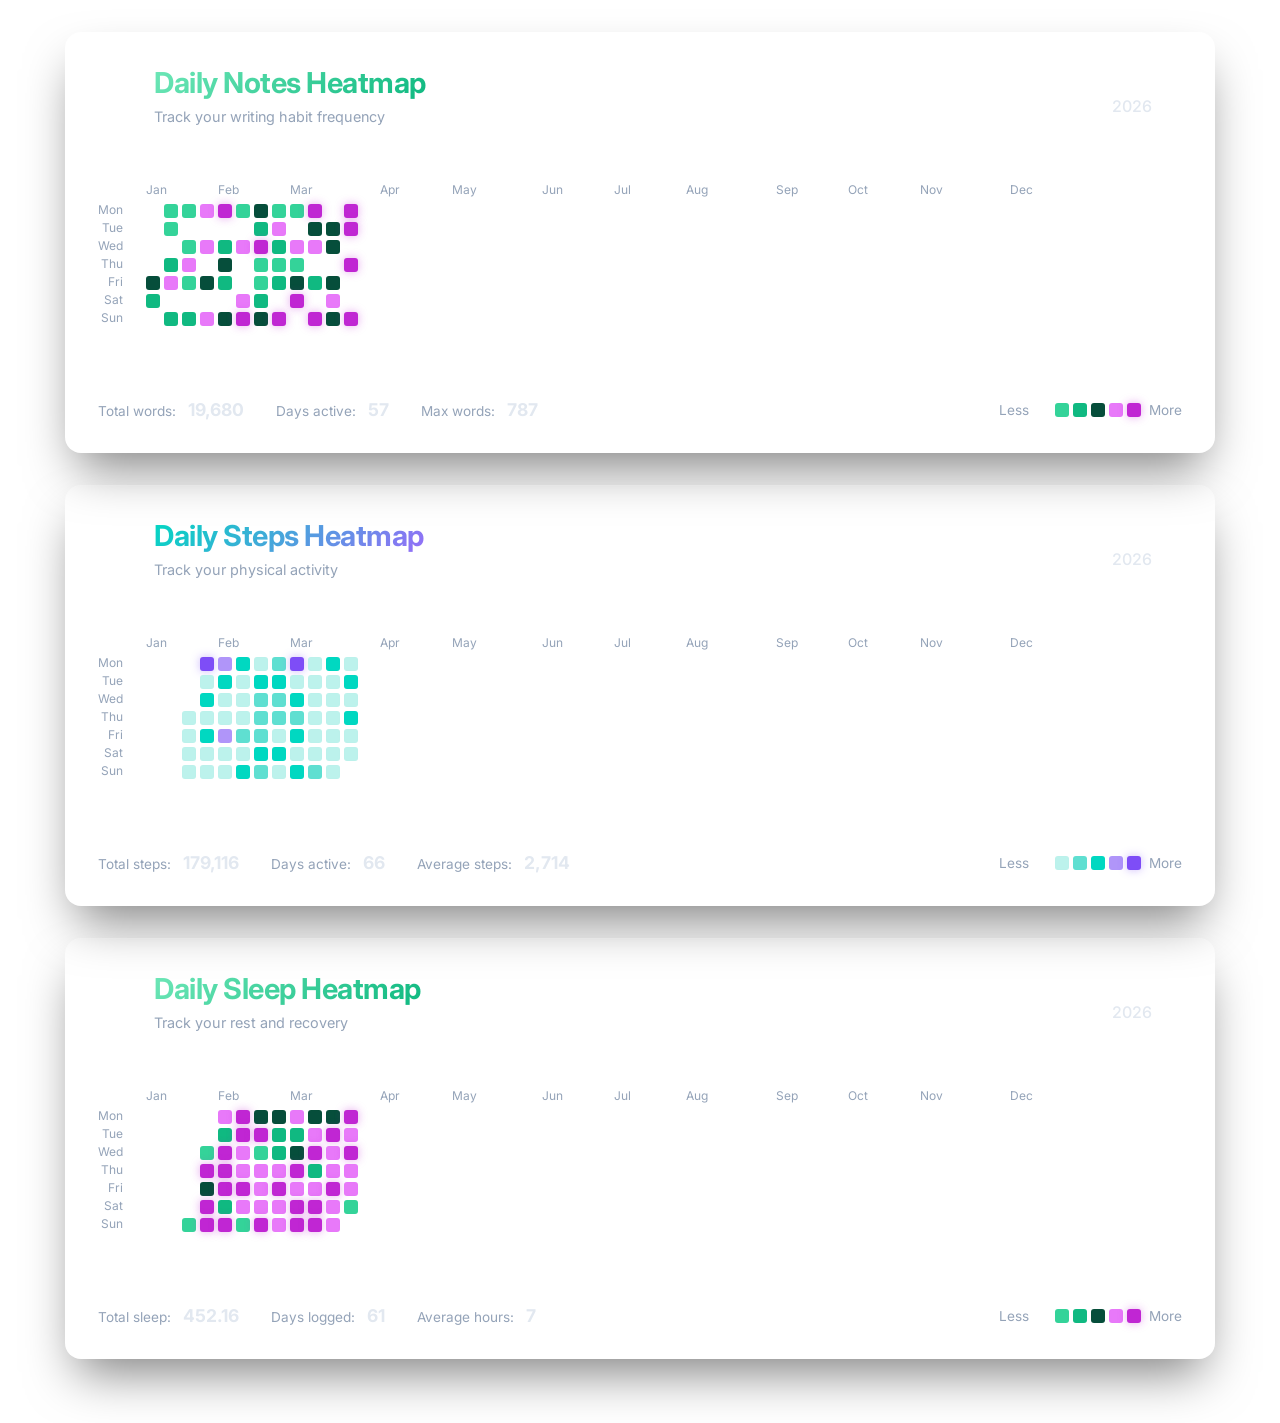
==== stats/index.html @ 37f5d21f "Refactor sidebar to site switcher dropdown, add sleep tracking heatmap module, and optimize overall " ====
<!DOCTYPE html>
<html lang="en">
<head>
    <meta charset="UTF-8">
    <meta name="viewport" content="width=device-width, initial-scale=1.0">
    <title>Obsidian Heatmap Tracker</title>
    <link rel="icon" type="image/svg+xml" href="favicon.svg">
    <!-- Modern Font -->
    <link rel="preconnect" href="https://fonts.googleapis.com">
    <link rel="preconnect" href="https://fonts.gstatic.com" crossorigin>
    <link href="https://fonts.googleapis.com/css2?family=Inter:wght@400;500;600;700&display=swap" rel="stylesheet">
    <script src="data.js"></script>
    <script src="steps_data.js"></script>
    <script src="sleep_data.js"></script>
    <style>
        :root {
            --bg-body: transparent;
            --bg-card: rgba(255, 255, 255, 0.03);
            --border-card: rgba(255, 255, 255, 0.05);
            --text-main: #e2e8f0;
            --text-muted: #94a3b8;
            
            /* Heatmap Colors (Green to Purple-Pink) */
            --color-l0: rgba(255, 255, 255, 0.05); /* Empty */
            --color-l1: #34d399; /* Light Green */
            --color-l2: #10b981; /* Emerald Green */
            --color-l3: #064e3b; /* Dark Green */
            --color-l4: #e879f9; /* Light Pink-Purple */
            --color-l5: #c026d3; /* Dark Magenta / Pink-Purple */

            /* Steps Heatmap Colors (Cyan to Purple) */
            --steps-color-l1: #bcf2ec; /* Lightest Cyan */
            --steps-color-l2: #5fdfd1; /* Lighter Cyan */
            --steps-color-l3: #00d8c1; /* Cyan - Under 6000 */
            --steps-color-l4: #b095f9; /* Lighter Purple - Over 6000 */
            --steps-color-l5: #7e4df7; /* Darker Purple - Over 8000 */

            /* Sleep Heatmap Colors (Pure Dark-to-Light Purple Variance) */
            --sleep-color-l1: #eeddff; /* Lightest Lavender */
            --sleep-color-l2: #d6b8ff; /* Soft Purple */
            --sleep-color-l3: #bd90ff; /* Medium Purple */
            --sleep-color-l4: #a066ff; /* Darker Purple */
            --sleep-color-l5: #823dff; /* Darkest Indigo/Purple */

            --square-size: 14px;
            --square-gap: 4px;
        }

        [data-theme="light"] {
            --bg-card: rgba(255, 255, 255, 0.75);
            --border-card: rgba(0, 0, 0, 0.08);
            --text-main: #111827;
            --text-muted: #6b7280;
            --color-l0: rgba(0, 0, 0, 0.05);
        }

        [data-theme="read"] {
            --bg-card: rgba(255, 255, 255, 0.85);
            --border-card: #ece5d8;
            --text-main: #2d2d2d;
            --text-muted: #8d8d8d;
            --color-l0: rgba(0, 0, 0, 0.05);
        }

        * {
            box-sizing: border-box;
            margin: 0;
            padding: 0;
        }

        body {
            font-family: 'Inter', sans-serif;
            background-color: var(--bg-body);
            color: var(--text-main);
            min-height: 100vh;
            display: flex;
            flex-direction: column;
            align-items: center;
            justify-content: center;
            padding: 2rem;
            transition: background-color 0.35s ease, color 0.35s ease;
        }

        .container {
            max-width: 1150px;
            width: 100%;
            background: var(--bg-card);
            border: 1px solid var(--border-card);
            border-radius: 16px;
            padding: 2rem;
            margin-bottom: 2rem;
            box-shadow: 0 25px 50px -12px rgba(0, 0, 0, 0.5);
            animation: fadeIn 0.8s ease-out forwards;
        }

        @keyframes fadeIn {
            from { opacity: 0; transform: translateY(20px); }
            to { opacity: 1; transform: translateY(0); }
        }

        header {
            display: flex;
            justify-content: space-between;
            align-items: flex-end;
            margin-bottom: 2rem;
            border-bottom: 1px solid var(--border-card);
            padding-bottom: 1.5rem;
            padding-left: 3.5rem; /* Avoid overlap with global parent sidebar toggle */
        }

        h1 {
            font-size: 1.8rem;
            font-weight: 700;
            background: linear-gradient(135deg, #6ee7b7, #10b981);
            -webkit-background-clip: text;
            background-clip: text;
            -webkit-text-fill-color: transparent;
            letter-spacing: -0.5px;
        }

        #steps-h1 {
            background: linear-gradient(135deg, #00d8c1, #956ef8);
            -webkit-background-clip: text;
            background-clip: text;
            -webkit-text-fill-color: transparent;
        }

        .subtitle {
            font-size: 0.9rem;
            color: var(--text-muted);
            margin-top: 0.5rem;
        }

        .controls select {
            background: var(--bg-card);
            color: var(--text-main);
            border: 1px solid var(--border-card);
            padding: 0.5rem 1rem;
            border-radius: 8px;
            font-family: 'Inter', sans-serif;
            font-weight: 500;
            font-size: 1rem;
            cursor: pointer;
            outline: none;
            transition: all 0.2s;
            appearance: none;
            -webkit-appearance: none;
            text-align: center;
            min-width: 100px;
        }

        .controls select:hover {
            background: var(--border-card);
            border-color: var(--color-l3);
        }

        .controls select:focus {
            box-shadow: 0 0 0 2px rgba(16, 185, 129, 0.3);
        }

        /* Heatmap Grid */
        .heatmap-wrapper {
            position: relative;
            display: flex;
            align-items: flex-start;
            gap: 10px;
            overflow-x: auto;
            padding-bottom: 1rem;
            scrollbar-width: thin;
            scrollbar-color: var(--color-l2) var(--bg-card);
        }
        
        .heatmap-wrapper::-webkit-scrollbar {
            height: 6px;
        }
        .heatmap-wrapper::-webkit-scrollbar-track {
            background: var(--bg-card);
            border-radius: 10px;
        }
        .heatmap-wrapper::-webkit-scrollbar-thumb {
            background: rgba(255, 255, 255, 0.2);
            border-radius: 10px;
        }

        .day-labels {
            display: grid;
            grid-template-rows: repeat(7, var(--square-size));
            gap: var(--square-gap);
            margin-top: calc(var(--square-size) + 8px); /* Align perfectly with heatmap squares */
            color: var(--text-muted);
            font-size: 0.75rem;
            text-align: right;
            padding-right: 0.8rem;
        }
        
        .day-label {
            line-height: var(--square-size);
            transform: translateY(-1px);
        }

        .heatmap-container {
            display: flex;
            flex-direction: column;
        }

        .month-labels {
            display: flex;
            position: relative;
            height: var(--square-size);
            margin-bottom: 8px;
            color: var(--text-muted);
            font-size: 0.75rem;
        }

        .month-label {
            position: absolute;
        }

        .heatmap {
            display: grid;
            grid-template-rows: repeat(7, var(--square-size));
            grid-auto-flow: column;
            gap: var(--square-gap);
        }

        .square {
            width: var(--square-size);
            height: var(--square-size);
            background-color: var(--color-l0);
            border-radius: 3px;
            position: relative;
            cursor: pointer;
            transition: transform 0.1s, box-shadow 0.2s, border 0.2s;
            border: 1px solid rgba(255,255,255,0.02);
            animation: popIn 0.4s ease-out backwards;
        }

        @keyframes popIn {
            0% { transform: scale(0.5); opacity: 0; }
            100% { transform: scale(1); opacity: 1; }
        }

        .square[data-level="1"] { background-color: var(--color-l1); border-color: rgba(52, 211, 153, 0.5); }
        .square[data-level="2"] { background-color: var(--color-l2); border-color: rgba(16, 185, 129, 0.5); }
        .square[data-level="3"] { background-color: var(--color-l3); border-color: rgba(6, 78, 59, 0.5); }
        .square[data-level="4"] { background-color: var(--color-l4); border-color: rgba(232, 121, 249, 0.5); }
        .square[data-level="5"] { background-color: var(--color-l5); border-color: rgba(192, 38, 211, 0.8); box-shadow: 0 0 10px rgba(192, 38, 211, 0.4); }

        #steps-heatmap .square[data-level="1"], #steps-legend .square[data-level="1"] { background-color: var(--steps-color-l1); border-color: rgba(188, 242, 236, 0.5); }
        #steps-heatmap .square[data-level="2"], #steps-legend .square[data-level="2"] { background-color: var(--steps-color-l2); border-color: rgba(95, 223, 209, 0.5); }
        #steps-heatmap .square[data-level="3"], #steps-legend .square[data-level="3"] { background-color: var(--steps-color-l3); border-color: rgba(0, 216, 193, 0.5); }
        #steps-heatmap .square[data-level="4"], #steps-legend .square[data-level="4"] { background-color: var(--steps-color-l4); border-color: rgba(176, 149, 249, 0.5); }
        #steps-heatmap .square[data-level="5"], #steps-legend .square[data-level="5"] { background-color: var(--steps-color-l5); border-color: rgba(126, 77, 247, 0.8); box-shadow: 0 0 10px rgba(126, 77, 247, 0.4); }

        .square:hover {
            transform: scale(1.3);
            z-index: 10;
            box-shadow: 0 0 12px rgba(255, 255, 255, 0.3);
            border-color: rgba(255, 255, 255, 0.8);
        }

        .tooltip {
            position: absolute;
            background: rgba(15, 17, 26, 0.95);
            color: #e2e8f0;
            padding: 8px 12px;
            border-radius: 6px;
            font-size: 0.8rem;
            pointer-events: none;
            opacity: 0;
            transition: opacity 0.2s, transform 0.2s;
            transform: translate(-50%, -10px);
            box-shadow: 0 10px 15px -3px rgba(0, 0, 0, 0.5);
            border: 1px solid rgba(255, 255, 255, 0.1);
            z-index: 100;
            white-space: nowrap;
            backdrop-filter: blur(4px);
        }

        .tooltip.show {
            opacity: 1;
            transform: translate(-50%, -15px);
        }

        .tooltip .count {
            font-weight: 700;
        }

        /* Legend & Stats */
        .footer {
            margin-top: 2rem;
            display: flex;
            justify-content: space-between;
            align-items: center;
            font-size: 0.85rem;
            color: var(--text-muted);
            border-top: 1px solid var(--border-card);
            padding-top: 1.5rem;
            flex-wrap: wrap;
            gap: 1rem;
        }

        .stats-group {
            display: flex;
            gap: 2rem;
        }
        
        .stat-item strong {
            color: var(--text-main);
            font-size: 1.1rem;
            margin-left: 0.5rem;
            display: inline-block;
        }

        .legend {
            display: flex;
            align-items: center;
            gap: 0.5rem;
        }

        .legend-squares {
            display: flex;
            gap: 4px;
        }

        .legend .square {
            cursor: default;
            animation: none;
        }
        
        .legend .square:hover {
            transform: scale(1.1);
        }

    </style>
</head>
<body>
    <script>
        // Sync theme with parent
        window.addEventListener("message", (e) => {
            if (e.data && e.data.theme) {
                document.documentElement.setAttribute("data-theme", e.data.theme);
            }
        });
        // Initial setup
        if (window.parent && window.parent !== window) {
            try {
                const pt = window.parent.document.documentElement.getAttribute("data-theme");
                if (pt) document.documentElement.setAttribute("data-theme", pt);
            } catch(e) {}
        }
    </script>

    <div class="container" style="margin-bottom: 2rem;">
        <header>
            <div>
                <h1>Daily Notes Heatmap</h1>
                <div class="subtitle">Track your writing habit frequency</div>
            </div>
            <div class="controls">
                <select id="year-selector"></select>
            </div>
        </header>

        <div class="heatmap-wrapper">
            <div class="day-labels">
                <span class="day-label">Mon</span>
                <span class="day-label">Tue</span>
                <span class="day-label">Wed</span>
                <span class="day-label">Thu</span>
                <span class="day-label">Fri</span>
                <span class="day-label">Sat</span>
                <span class="day-label">Sun</span>
            </div>
            <div class="heatmap-container">
                <div class="month-labels" id="month-labels"></div>
                <div class="heatmap" id="heatmap"></div>
            </div>
        </div>

        <div class="footer">
            <div class="stats-group">
                <div class="stat-item">Total words: <strong id="stat-total">0</strong></div>
                <div class="stat-item">Days active: <strong id="stat-days">0</strong></div>
                <div class="stat-item">Max words: <strong id="stat-max">0</strong></div>
            </div>
            <div class="legend">
                <span>Less</span>
                <div class="legend-squares">
                    <div class="square" data-level="0"></div>
                    <div class="square" data-level="1"></div>
                    <div class="square" data-level="2"></div>
                    <div class="square" data-level="3"></div>
                    <div class="square" data-level="4"></div>
                    <div class="square" data-level="5"></div>
                </div>
                <span>More</span>
            </div>
        </div>
    </div>



    <div class="container">
        <header>
            <div>
                <h1 id="steps-h1">Daily Steps Heatmap</h1>
                <div class="subtitle">Track your physical activity</div>
            </div>
            <div class="controls">
                <select id="steps-year-selector"></select>
            </div>
        </header>

        <div class="heatmap-wrapper">
            <div class="day-labels">
                <span class="day-label">Mon</span>
                <span class="day-label">Tue</span>
                <span class="day-label">Wed</span>
                <span class="day-label">Thu</span>
                <span class="day-label">Fri</span>
                <span class="day-label">Sat</span>
                <span class="day-label">Sun</span>
            </div>
            <div class="heatmap-container">
                <div class="month-labels" id="steps-month-labels"></div>
                <div class="heatmap" id="steps-heatmap"></div>
            </div>
        </div>

        <div class="footer">
            <div class="stats-group">
                <div class="stat-item">Total steps: <strong id="steps-stat-total">0</strong></div>
                <div class="stat-item">Days active: <strong id="steps-stat-days">0</strong></div>
                <div class="stat-item">Average steps: <strong id="steps-stat-max">0</strong></div>
            </div>
            <div class="legend">
                <span>Less</span>
                <div class="legend-squares" id="steps-legend">
                    <div class="square" data-level="0"></div>
                    <div class="square" data-level="1"></div>
                    <div class="square" data-level="2"></div>
                    <div class="square" data-level="3"></div>
                    <div class="square" data-level="4"></div>
                    <div class="square" data-level="5"></div>
                </div>
                <span>More</span>
            </div>
        </div>
    </div>

    <div class="container">
        <header>
            <div>
                <h1 id="sleep-h1">Daily Sleep Heatmap</h1>
                <div class="subtitle">Track your rest and recovery</div>
            </div>
            <div class="controls">
                <select id="sleep-year-selector"></select>
            </div>
        </header>

        <div class="heatmap-wrapper">
            <div class="day-labels">
                <span class="day-label">Mon</span>
                <span class="day-label">Tue</span>
                <span class="day-label">Wed</span>
                <span class="day-label">Thu</span>
                <span class="day-label">Fri</span>
                <span class="day-label">Sat</span>
                <span class="day-label">Sun</span>
            </div>
            <div class="heatmap-container">
                <div class="month-labels" id="sleep-month-labels"></div>
                <div class="heatmap" id="sleep-heatmap"></div>
            </div>
        </div>

        <div class="footer">
            <div class="stats-group">
                <div class="stat-item">Total sleep: <strong id="sleep-stat-total">0</strong></div>
                <div class="stat-item">Days logged: <strong id="sleep-stat-days">0</strong></div>
                <div class="stat-item">Average hours: <strong id="sleep-stat-max">0</strong></div>
            </div>
            <div class="legend">
                <span>Less</span>
                <div class="legend-squares" id="sleep-legend">
                    <div class="square" data-level="0"></div>
                    <div class="square" data-level="1"></div>
                    <div class="square" data-level="2"></div>
                    <div class="square" data-level="3"></div>
                    <div class="square" data-level="4"></div>
                    <div class="square" data-level="5"></div>
                </div>
                <span>More</span>
            </div>
        </div>
    </div>

    <div class="tooltip" id="tooltip"></div>

    <script>
        const tooltip = document.getElementById('tooltip');

        function initHeatmap(data, selectorId, heatmapId, monthLabelsId, statTotalId, statDaysId, statMaxId, countLabel, themePrefix = '--color-l', statMode = 'max', customThresholds = null) {
            const rawDates = Object.keys(data).sort();
            const years = [...new Set(rawDates.map(date => date.split('-')[0]))];
            
            const selector = document.getElementById(selectorId);
            const heatmapEl = document.getElementById(heatmapId);
            const monthLabelsEl = document.getElementById(monthLabelsId);
            const statTotal = document.getElementById(statTotalId);
            const statDays = document.getElementById(statDaysId);
            const statMax = document.getElementById(statMaxId);

            if (years.length === 0) {
                years.push(new Date().getFullYear().toString());
            }

            years.reverse().forEach(y => {
                const opt = document.createElement('option');
                opt.value = y;
                opt.textContent = y;
                selector.appendChild(opt);
            });

            selector.addEventListener('change', (e) => {
                render(e.target.value);
            });

            function render(year) {
                heatmapEl.innerHTML = '';
                monthLabelsEl.innerHTML = '';
                
                const yearData = {};
                let maxCount = 0;
                let totalCount = 0;
                let daysActive = 0;
                
                for (const [date, info] of Object.entries(data)) {
                    if (date.startsWith(year)) {
                        let count = typeof info === 'number' ? info : (info.count || 0);
                        let title = typeof info === 'number' ? '' : (info.title || '');
                        let path = typeof info === 'number' ? '' : (info.path || '');
                        
                        yearData[date] = { count, title, path };
                        totalCount += count;
                        daysActive++;
                        if (count > maxCount) maxCount = count;
                    }
                }

                let avgCount = daysActive > 0 ? Math.round(totalCount / daysActive) : 0;
                statTotal.textContent = totalCount.toLocaleString();
                statDays.textContent = daysActive;
                statMax.textContent = (statMode === 'avg' ? avgCount : maxCount).toLocaleString();

                const counts = Object.values(yearData).map(d => d.count).filter(c => c > 0).sort((a,b) => a-b);
                let q1=0, q2=0, q3=0, q4=0;
                if (counts.length > 0) {
                    q1 = counts[Math.floor(counts.length * 0.20)] || 1;
                    q2 = counts[Math.floor(counts.length * 0.40)] || 1;
                    q3 = counts[Math.floor(counts.length * 0.60)] || 1;
                    q4 = counts[Math.floor(counts.length * 0.80)] || 1;
                }

                function getLevel(c) {
                    if (c === 0) return 0;
                    if (customThresholds) {
                        for (let i = customThresholds.length - 1; i >= 0; i--) {
                            if (c >= customThresholds[i]) return i + 2;
                        }
                        return 1;
                    }
                    if (c <= q1) return 1;
                    if (c <= q2) return 2;
                    if (c <= q3) return 3;
                    if (c <= q4) return 4;
                    return 5;
                }

                const startDate = new Date(`${year}-01-01T00:00:00`);
                const endDate = new Date(`${year}-12-31T00:00:00`);
                
                let startDay = startDate.getDay() - 1;
                if (startDay === -1) startDay = 6;
                
                for (let i = 0; i < startDay; i++) {
                    const emptySquare = document.createElement('div');
                    emptySquare.className = 'square';
                    emptySquare.style.visibility = 'hidden';
                    heatmapEl.appendChild(emptySquare);
                }

                let currentDate = new Date(startDate);
                let colIndex = 0;
                let currentMonth = -1;
                const months = ["Jan", "Feb", "Mar", "Apr", "May", "Jun", "Jul", "Aug", "Sep", "Oct", "Nov", "Dec"];
                let delay = 0;

                while (currentDate <= endDate) {
                    if (currentDate.getMonth() !== currentMonth) {
                        currentMonth = currentDate.getMonth();
                        const monthLabel = document.createElement('span');
                        monthLabel.className = 'month-label';
                        monthLabel.textContent = months[currentMonth];
                        monthLabel.style.left = `calc(${colIndex} * (var(--square-size) + var(--square-gap)))`;
                        monthLabelsEl.appendChild(monthLabel);
                    }

                    const dateStr = `${currentDate.getFullYear()}-${String(currentDate.getMonth() + 1).padStart(2, '0')}-${String(currentDate.getDate()).padStart(2, '0')}`;
                    const dateData = yearData[dateStr] || { count: 0, title: '', path: '' };
                    const count = dateData.count;
                    const noteTitle = dateData.title || dateStr;
                    const notePath = dateData.path || '';
                    const level = getLevel(count);

                    const square = document.createElement('div');
                    square.className = 'square';
                    square.setAttribute('data-level', level);
                    square.style.animationDelay = `${delay}s`;
                    
                    if (count > 0 && notePath !== '') {
                        square.addEventListener('click', () => {
                            window.location.href = `note.html?file=${encodeURIComponent(notePath)}`;
                        });
                    }
                    
                    square.addEventListener('mouseenter', () => {
                        const rect = square.getBoundingClientRect();
                        const levelColors = {
                            0: "var(--text-main)",
                            1: `var(${themePrefix}1)`,
                            2: `var(${themePrefix}2)`,
                            3: `var(${themePrefix}3)`,
                            4: `var(${themePrefix}4)`,
                            5: `var(${themePrefix}5)`
                        };
                        const countColor = levelColors[level];

                        const text = count === 0 
                            ? `No records on ${dateStr}`
                            : (notePath !== '' ? `<div style="margin-bottom: 4px; border-bottom: 1px solid rgba(255,255,255,0.1); padding-bottom: 4px; white-space: normal; max-width: 250px;"><strong>${noteTitle}</strong></div>` : '') + `<span class="count" style="color: ${countColor};">${count.toLocaleString()}</span> ${countLabel}`;
                        
                        tooltip.innerHTML = text;
                        tooltip.classList.add('show');
                        
                        const topPos = rect.top + window.scrollY;
                        const leftPos = rect.left + window.scrollX + (rect.width / 2);
                        
                        tooltip.style.left = `${leftPos}px`;
                        tooltip.style.top = `${topPos}px`;
                    });

                    square.addEventListener('mouseleave', () => {
                        tooltip.classList.remove('show');
                    });

                    heatmapEl.appendChild(square);
                    currentDate.setDate(currentDate.getDate() + 1);
                    if (currentDate.getDay() === 1) colIndex++;
                    delay += 0.001;
                }
            }
            if (years.length > 0) render(years[0]);
        }
        
        const noteData = typeof heatmapData !== 'undefined' ? heatmapData : {};
        const stepData = typeof stepsData !== 'undefined' ? stepsData : {};
        const slpData = typeof sleepData !== 'undefined' ? sleepData : {};

        initHeatmap(noteData, 'year-selector', 'heatmap', 'month-labels', 'stat-total', 'stat-days', 'stat-max', 'words', '--color-l', 'max');
        initHeatmap(stepData, 'steps-year-selector', 'steps-heatmap', 'steps-month-labels', 'steps-stat-total', 'steps-stat-days', 'steps-stat-max', 'steps', '--steps-color-l', 'avg', [2000, 4000, 6000, 8000]);
        initHeatmap(slpData, 'sleep-year-selector', 'sleep-heatmap', 'sleep-month-labels', 'sleep-stat-total', 'sleep-stat-days', 'sleep-stat-max', 'hours', '--sleep-color-l', 'avg', [5, 6, 7, 8]);
</script>
</body>
</html>
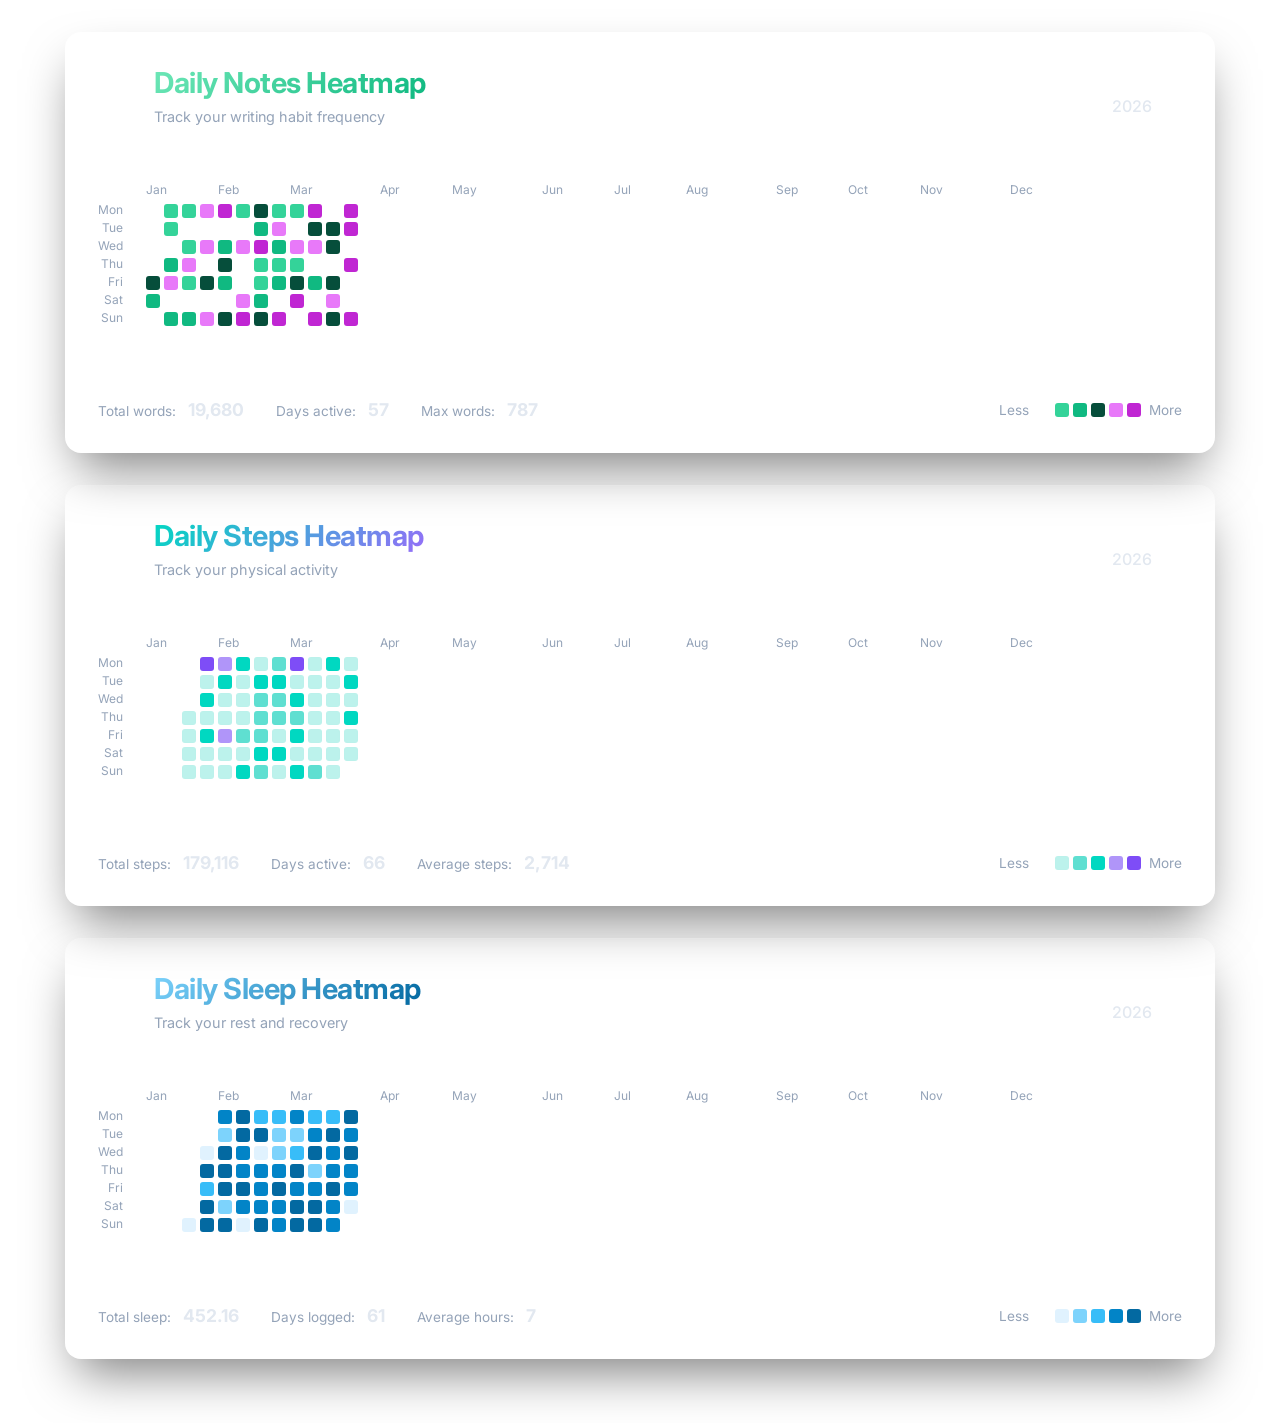
==== commit f4b4e9f5: "Refine Sleep Heatmap: switch to Midnight Ocean theme, remove shadow haze and block outlines" ====
--- a/stats/index.html
+++ b/stats/index.html
@@ -35,12 +35,32 @@
             --steps-color-l4: #b095f9; /* Lighter Purple - Over 6000 */
             --steps-color-l5: #7e4df7; /* Darker Purple - Over 8000 */
 
-            /* Sleep Heatmap Colors (Pure Dark-to-Light Purple Variance) */
-            --sleep-color-l1: #eeddff; /* Lightest Lavender */
-            --sleep-color-l2: #d6b8ff; /* Soft Purple */
-            --sleep-color-l3: #bd90ff; /* Medium Purple */
-            --sleep-color-l4: #a066ff; /* Darker Purple */
-            --sleep-color-l5: #823dff; /* Darkest Indigo/Purple */
+            /* ========================================================== */
+            /* OPTIONS FOR SLEEP COLORS (Uncomment your favorite!)        */
+            /* ========================================================== */
+
+            /* OPTION 1: Warm Sunrise (Golden to Deep Orange) 
+            --sleep-color-l1: #fef3c7; 
+            --sleep-color-l2: #fde047; 
+            --sleep-color-l3: #fbbf24; 
+            --sleep-color-l4: #f59e0b; 
+            --sleep-color-l5: #d97706; 
+            */
+
+            /* OPTION 2: Midnight Ocean (Ice Blue to Deep Sea) [ACTIVE] */
+            --sleep-color-l1: #e0f2fe;
+            --sleep-color-l2: #7dd3fc;
+            --sleep-color-l3: #38bdf8;
+            --sleep-color-l4: #0284c7;
+            --sleep-color-l5: #0369a1;
+
+            /* OPTION 3: Lunar Silver (Minimalist Monochrome)
+            --sleep-color-l1: #f1f5f9;
+            --sleep-color-l2: #cbd5e1;
+            --sleep-color-l3: #94a3b8;
+            --sleep-color-l4: #64748b;
+            --sleep-color-l5: #334155;
+            */
 
             --square-size: 14px;
             --square-gap: 4px;
@@ -120,6 +140,13 @@
 
         #steps-h1 {
             background: linear-gradient(135deg, #00d8c1, #956ef8);
+            -webkit-background-clip: text;
+            background-clip: text;
+            -webkit-text-fill-color: transparent;
+        }
+
+        #sleep-h1 {
+            background: linear-gradient(135deg, var(--sleep-color-l2), var(--sleep-color-l5));
             -webkit-background-clip: text;
             background-clip: text;
             -webkit-text-fill-color: transparent;
@@ -244,13 +271,20 @@
         .square[data-level="2"] { background-color: var(--color-l2); border-color: rgba(16, 185, 129, 0.5); }
         .square[data-level="3"] { background-color: var(--color-l3); border-color: rgba(6, 78, 59, 0.5); }
         .square[data-level="4"] { background-color: var(--color-l4); border-color: rgba(232, 121, 249, 0.5); }
-        .square[data-level="5"] { background-color: var(--color-l5); border-color: rgba(192, 38, 211, 0.8); box-shadow: 0 0 10px rgba(192, 38, 211, 0.4); }
+        .square[data-level="5"] { background-color: var(--color-l5); border-color: rgba(192, 38, 211, 0.8); }
 
         #steps-heatmap .square[data-level="1"], #steps-legend .square[data-level="1"] { background-color: var(--steps-color-l1); border-color: rgba(188, 242, 236, 0.5); }
         #steps-heatmap .square[data-level="2"], #steps-legend .square[data-level="2"] { background-color: var(--steps-color-l2); border-color: rgba(95, 223, 209, 0.5); }
         #steps-heatmap .square[data-level="3"], #steps-legend .square[data-level="3"] { background-color: var(--steps-color-l3); border-color: rgba(0, 216, 193, 0.5); }
         #steps-heatmap .square[data-level="4"], #steps-legend .square[data-level="4"] { background-color: var(--steps-color-l4); border-color: rgba(176, 149, 249, 0.5); }
-        #steps-heatmap .square[data-level="5"], #steps-legend .square[data-level="5"] { background-color: var(--steps-color-l5); border-color: rgba(126, 77, 247, 0.8); box-shadow: 0 0 10px rgba(126, 77, 247, 0.4); }
+        #steps-heatmap .square[data-level="5"], #steps-legend .square[data-level="5"] { background-color: var(--steps-color-l5); border-color: rgba(126, 77, 247, 0.8); }
+
+        #sleep-heatmap .square, #sleep-legend .square { border-color: transparent; }
+        #sleep-heatmap .square[data-level="1"], #sleep-legend .square[data-level="1"] { background-color: var(--sleep-color-l1); }
+        #sleep-heatmap .square[data-level="2"], #sleep-legend .square[data-level="2"] { background-color: var(--sleep-color-l2); }
+        #sleep-heatmap .square[data-level="3"], #sleep-legend .square[data-level="3"] { background-color: var(--sleep-color-l3); }
+        #sleep-heatmap .square[data-level="4"], #sleep-legend .square[data-level="4"] { background-color: var(--sleep-color-l4); }
+        #sleep-heatmap .square[data-level="5"], #sleep-legend .square[data-level="5"] { background-color: var(--sleep-color-l5); }
 
         .square:hover {
             transform: scale(1.3);
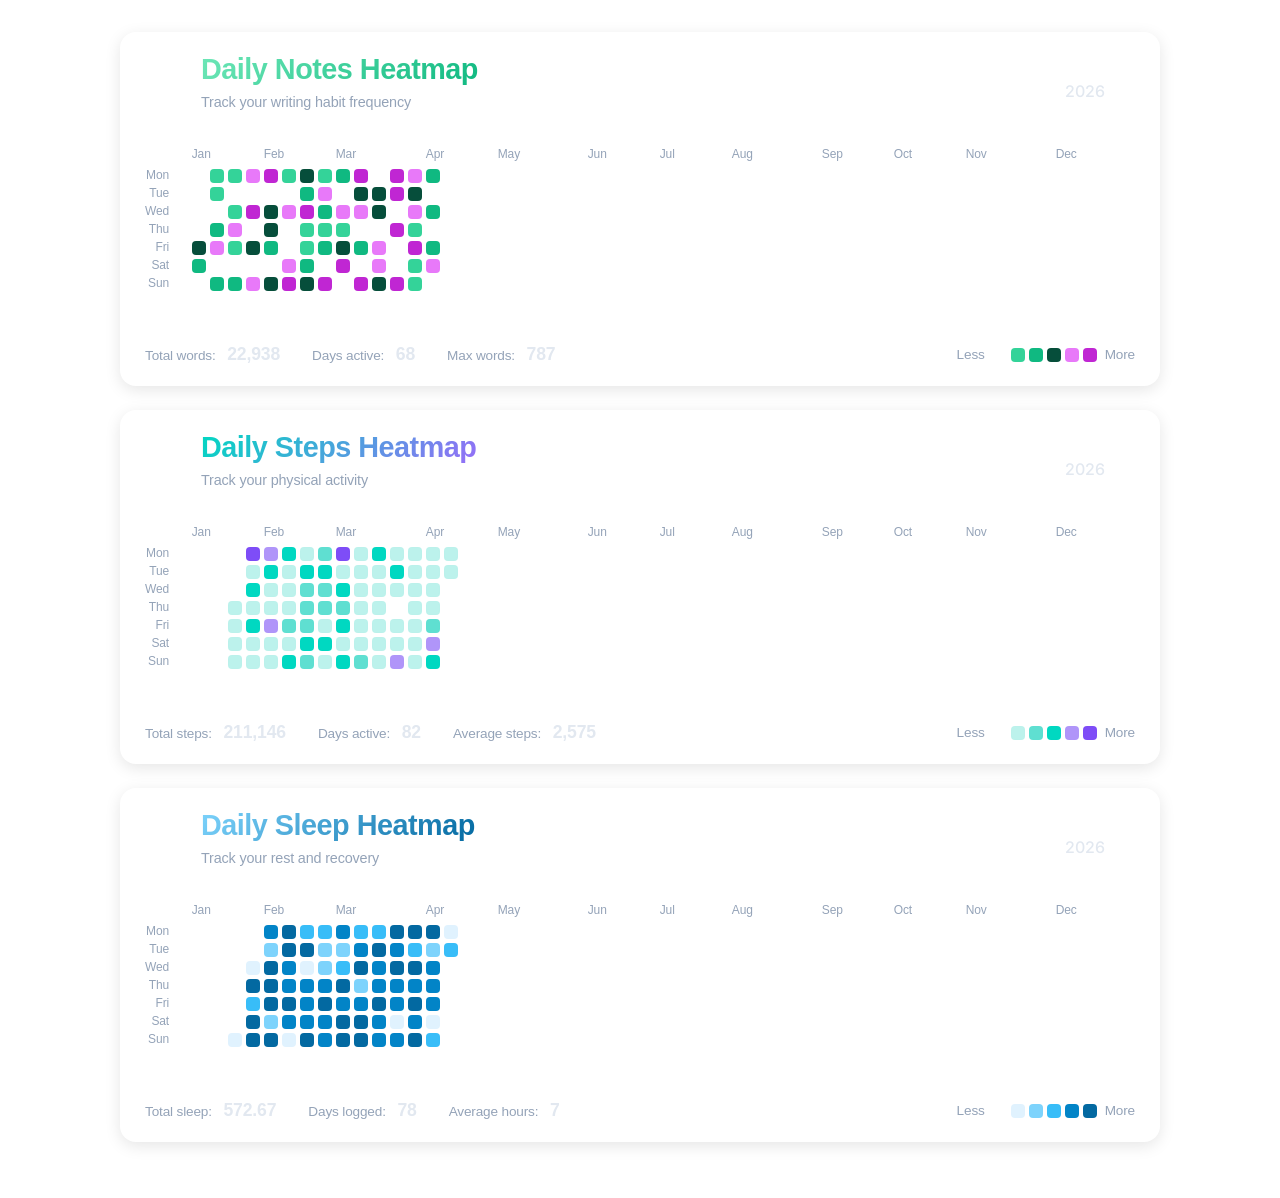
==== commit d4acd8af: "UI: Refine Stats Heatmap layout, typography & physics to match macOS aesthetic" ====
--- a/stats/index.html
+++ b/stats/index.html
@@ -5,9 +5,6 @@
     <meta name="viewport" content="width=device-width, initial-scale=1.0">
     <title>Obsidian Heatmap Tracker</title>
     <link rel="icon" type="image/svg+xml" href="favicon.svg">
-    <!-- Modern Font -->
-    <link rel="preconnect" href="https://fonts.googleapis.com">
-    <link rel="preconnect" href="https://fonts.gstatic.com" crossorigin>
     <link href="https://fonts.googleapis.com/css2?family=Inter:wght@400;500;600;700&display=swap" rel="stylesheet">
     <script src="data.js"></script>
     <script src="steps_data.js"></script>
@@ -89,7 +86,7 @@
         }
 
         body {
-            font-family: 'Inter', sans-serif;
+            font-family: -apple-system, BlinkMacSystemFont, "SF Pro Text", "SF Pro Display", "Helvetica Neue", Helvetica, Arial, sans-serif;
             background-color: var(--bg-body);
             color: var(--text-main);
             min-height: 100vh;
@@ -99,22 +96,26 @@
             justify-content: center;
             padding: 2rem;
             transition: background-color 0.35s ease, color 0.35s ease;
+            -webkit-font-smoothing: antialiased;
+            letter-spacing: -0.01em;
         }
 
         .container {
-            max-width: 1150px;
+            max-width: 1040px;
             width: 100%;
             background: var(--bg-card);
+            backdrop-filter: blur(40px) saturate(180%);
+            -webkit-backdrop-filter: blur(40px) saturate(180%);
             border: 1px solid var(--border-card);
             border-radius: 16px;
-            padding: 2rem;
-            margin-bottom: 2rem;
-            box-shadow: 0 25px 50px -12px rgba(0, 0, 0, 0.5);
-            animation: fadeIn 0.8s ease-out forwards;
+            padding: 1.25rem 1.5rem;
+            margin-bottom: 1.5rem;
+            box-shadow: 0 4px 16px rgba(0, 0, 0, 0.1), 0 0 0 0.5px rgba(255, 255, 255, 0.04) inset;
+            animation: fadeIn 0.8s cubic-bezier(0.33, 1, 0.68, 1) forwards;
         }
 
         @keyframes fadeIn {
-            from { opacity: 0; transform: translateY(20px); }
+            from { opacity: 0; transform: translateY(16px); }
             to { opacity: 1; transform: translateY(0); }
         }
 
@@ -122,9 +123,9 @@
             display: flex;
             justify-content: space-between;
             align-items: flex-end;
-            margin-bottom: 2rem;
+            margin-bottom: 1.25rem;
             border-bottom: 1px solid var(--border-card);
-            padding-bottom: 1.5rem;
+            padding-bottom: 1rem;
             padding-left: 3.5rem; /* Avoid overlap with global parent sidebar toggle */
         }
 
@@ -254,12 +255,12 @@
             width: var(--square-size);
             height: var(--square-size);
             background-color: var(--color-l0);
-            border-radius: 3px;
+            border-radius: 4px; /* macOS slightly softer roundness */
             position: relative;
             cursor: pointer;
-            transition: transform 0.1s, box-shadow 0.2s, border 0.2s;
+            transition: transform 0.25s cubic-bezier(0.33, 1, 0.68, 1), box-shadow 0.25s, border 0.25s;
             border: 1px solid rgba(255,255,255,0.02);
-            animation: popIn 0.4s ease-out backwards;
+            animation: popIn 0.5s cubic-bezier(0.33, 1, 0.68, 1) backwards;
         }
 
         @keyframes popIn {
@@ -287,33 +288,41 @@
         #sleep-heatmap .square[data-level="5"], #sleep-legend .square[data-level="5"] { background-color: var(--sleep-color-l5); }
 
         .square:hover {
-            transform: scale(1.3);
+            transform: scale(1.15); /* More subtle, native bounce */
             z-index: 10;
-            box-shadow: 0 0 12px rgba(255, 255, 255, 0.3);
-            border-color: rgba(255, 255, 255, 0.8);
+            box-shadow: 0 2px 6px rgba(0, 0, 0, 0.25);
+            border-color: rgba(255, 255, 255, 0.4);
         }
 
         .tooltip {
             position: absolute;
-            background: rgba(15, 17, 26, 0.95);
-            color: #e2e8f0;
+            background: rgba(30, 30, 30, 0.75);
+            color: rgba(255, 255, 255, 0.95);
             padding: 8px 12px;
-            border-radius: 6px;
-            font-size: 0.8rem;
+            border-radius: 8px;
+            font-size: 0.82rem;
             pointer-events: none;
             opacity: 0;
-            transition: opacity 0.2s, transform 0.2s;
-            transform: translate(-50%, -10px);
-            box-shadow: 0 10px 15px -3px rgba(0, 0, 0, 0.5);
-            border: 1px solid rgba(255, 255, 255, 0.1);
+            transition: opacity 0.2s ease, transform 0.3s cubic-bezier(0.33, 1, 0.68, 1);
+            transform: translate(-50%, -4px) scale(0.95);
+            box-shadow: 0 12px 30px rgba(0, 0, 0, 0.3), 0 0 0 0.5px rgba(255, 255, 255, 0.1) inset;
+            border: 1px solid rgba(255, 255, 255, 0.05);
             z-index: 100;
             white-space: nowrap;
-            backdrop-filter: blur(4px);
+            backdrop-filter: blur(25px) saturate(180%);
+            -webkit-backdrop-filter: blur(25px) saturate(180%);
+        }
+
+        [data-theme="light"] .tooltip {
+            background: rgba(255, 255, 255, 0.75);
+            color: rgba(0, 0, 0, 0.9);
+            border: 1px solid rgba(0, 0, 0, 0.1);
+            box-shadow: 0 12px 30px rgba(0, 0, 0, 0.15), 0 0 0 0.5px rgba(255, 255, 255, 0.5) inset;
         }
 
         .tooltip.show {
             opacity: 1;
-            transform: translate(-50%, -15px);
+            transform: translate(-50%, -10px) scale(1);
         }
 
         .tooltip .count {
@@ -322,14 +331,14 @@
 
         /* Legend & Stats */
         .footer {
-            margin-top: 2rem;
+            margin-top: 1.25rem;
             display: flex;
             justify-content: space-between;
             align-items: center;
             font-size: 0.85rem;
             color: var(--text-muted);
             border-top: 1px solid var(--border-card);
-            padding-top: 1.5rem;
+            padding-top: 1rem;
             flex-wrap: wrap;
             gap: 1rem;
         }
@@ -385,7 +394,7 @@
         }
     </script>
 
-    <div class="container" style="margin-bottom: 2rem;">
+    <div class="container">
         <header>
             <div>
                 <h1>Daily Notes Heatmap</h1>
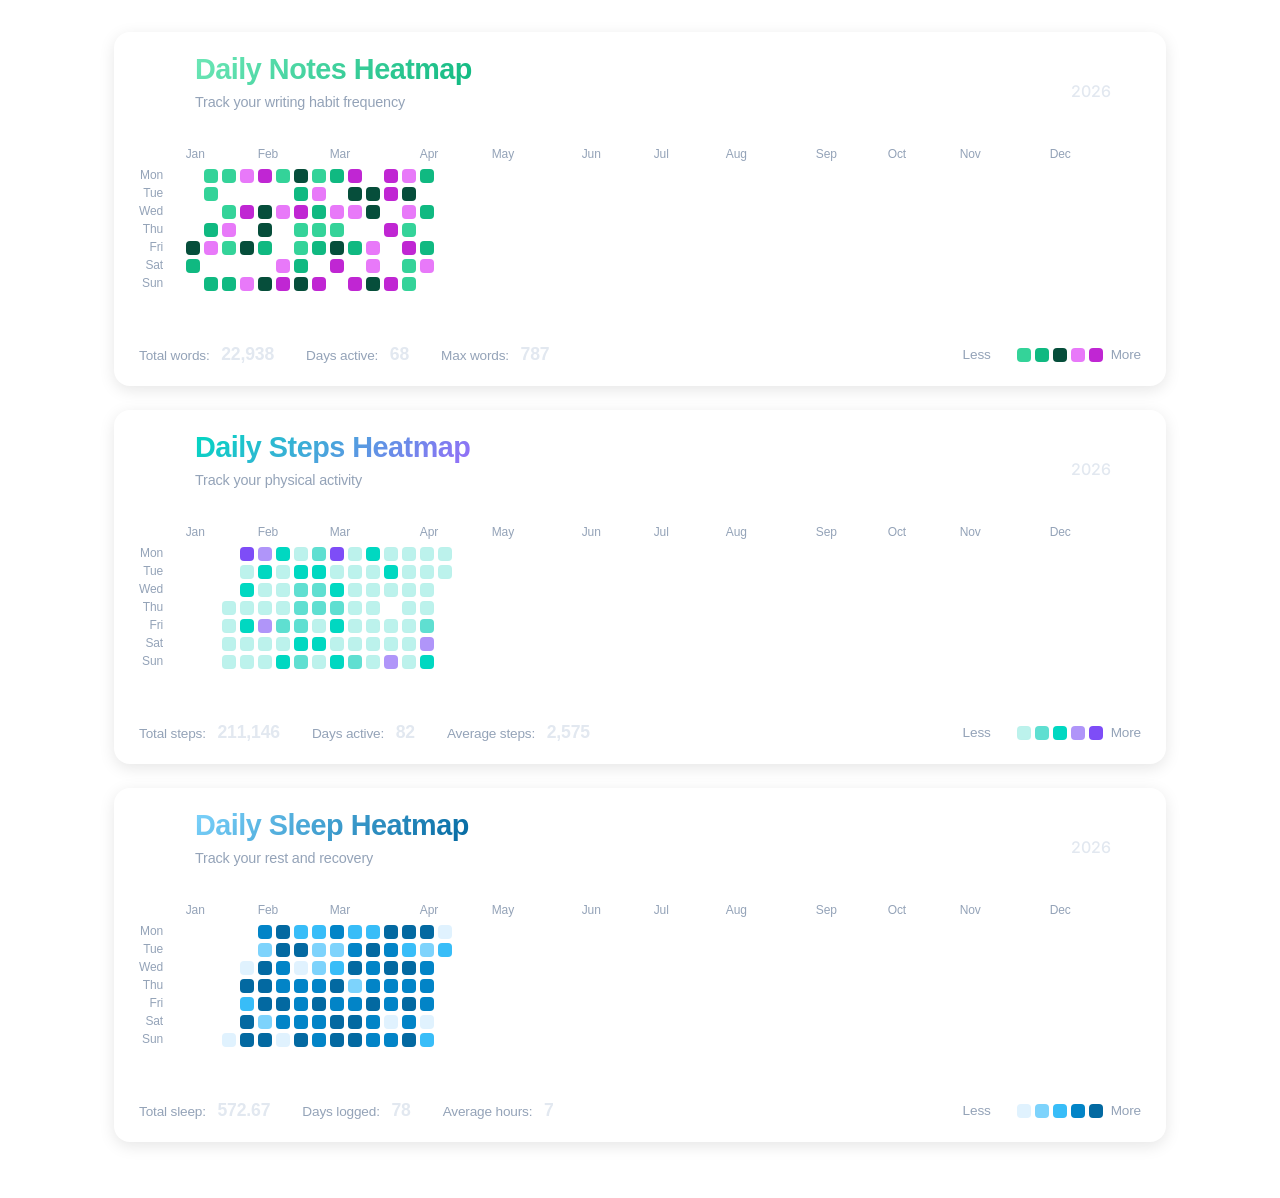
==== commit 520aea09: "UI: Align Stats & Note containers to Topbar width and redesign Note view aesthetics" ====
--- a/stats/index.html
+++ b/stats/index.html
@@ -101,7 +101,7 @@
         }
 
         .container {
-            max-width: 1040px;
+            max-width: 1052px;
             width: 100%;
             background: var(--bg-card);
             backdrop-filter: blur(40px) saturate(180%);
